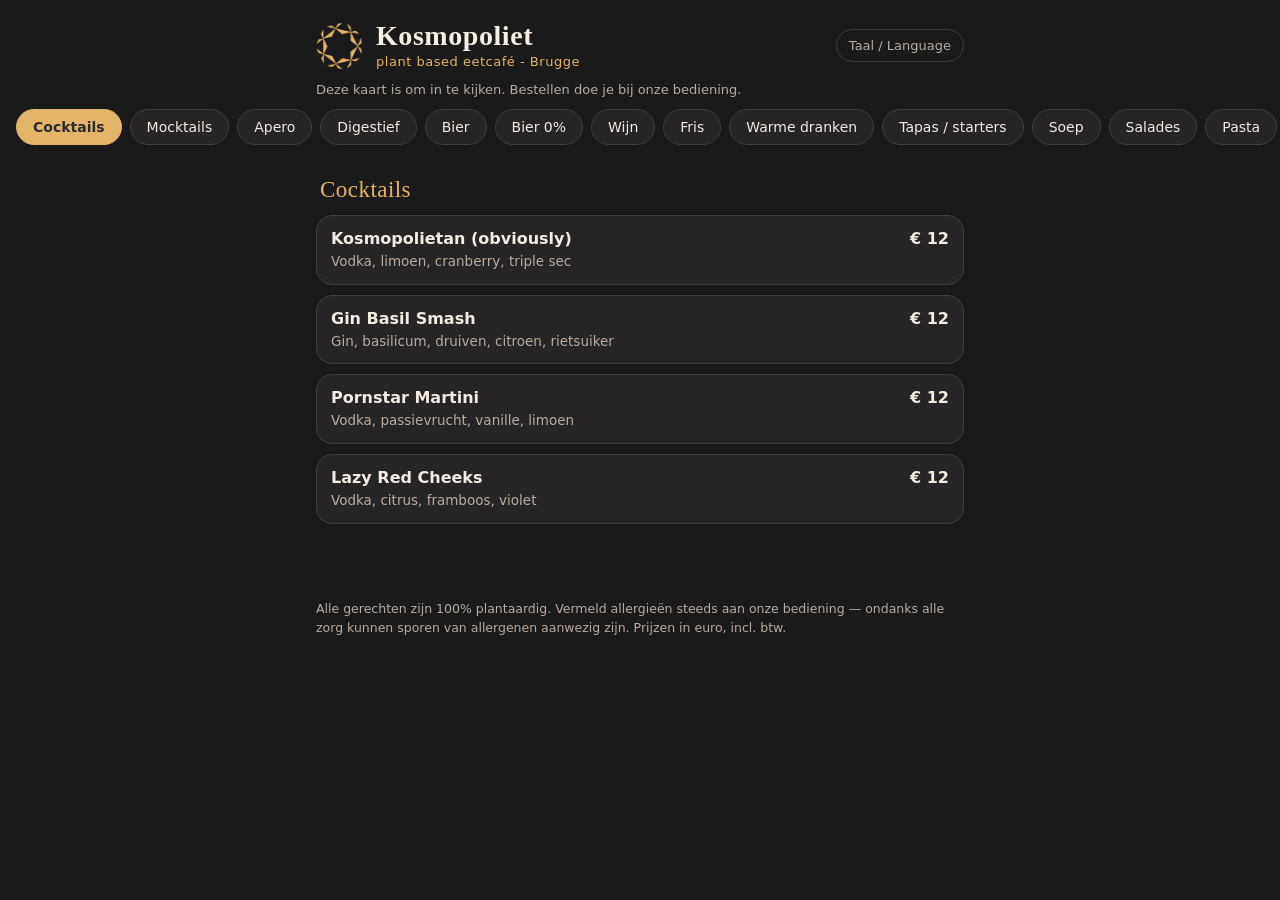
==== index.html @ c8732dbf "Menukaart" ====
<!DOCTYPE html>
<html lang="nl">
<head>
<meta charset="UTF-8">
<meta name="viewport" content="width=device-width, initial-scale=1, viewport-fit=cover">
<title>Kosmopoliet — Menukaart</title>
<meta name="theme-color" content="#1b1a1a">
<meta name="description" content="De menukaart van Kosmopoliet, plantaardig eetcafé in Brugge.">
<link rel="icon" href="logo.png">
<style>
:root{--gold:#E4B569;--bg:#1b1a1a;--surface:#262425;--surface2:#302d2e;--border:#413c3d;--text:#f4ece2;--dim:#b9aca0;--maxw:680px;
  --fd:"Archane",Georgia,"Times New Roman",serif;--fb:"Corbel","Segoe UI",system-ui,-apple-system,sans-serif}
*{box-sizing:border-box}
html,body{margin:0}
body{font-family:var(--fb);background:var(--bg);color:var(--text);-webkit-font-smoothing:antialiased;overflow-x:hidden}
header{max-width:var(--maxw);margin:0 auto;padding:22px 16px 6px;display:flex;align-items:center;gap:14px}
header img{width:46px;height:auto;flex:0 0 auto}
header h1{font-family:var(--fd);font-size:28px;margin:0;line-height:1;letter-spacing:.02em;color:#f7efe4}
header p{margin:4px 0 0;color:var(--gold);font-size:13px;letter-spacing:.04em}
header .lang{margin-left:auto;background:none;border:1px solid var(--border);color:var(--dim);border-radius:999px;padding:8px 12px;font:inherit;font-size:13px;cursor:pointer}
.note{max-width:var(--maxw);margin:6px auto 0;padding:0 16px;color:var(--dim);font-size:13px}
nav{position:sticky;top:0;z-index:5;display:flex;gap:8px;overflow-x:auto;padding:12px 16px;background:linear-gradient(var(--bg) 80%,rgba(27,26,26,0));scrollbar-width:none}
nav::-webkit-scrollbar{display:none}
nav button{white-space:nowrap;padding:9px 16px;border-radius:999px;border:1px solid var(--border);background:var(--surface);color:var(--text);font:inherit;font-size:14px;cursor:pointer}
nav button.on{background:var(--gold);color:#2C2A2B;border-color:var(--gold);font-weight:700}
main{max-width:var(--maxw);margin:0 auto;padding:6px 16px 60px}
h2{font-family:var(--fd);font-size:23px;margin:14px 4px 12px;color:var(--gold);letter-spacing:.02em;font-weight:400}
.item{display:block;width:100%;text-align:left;font:inherit;color:inherit;background:var(--surface);border:1px solid var(--border);border-radius:16px;padding:13px 14px;margin:0 0 10px;cursor:pointer}
.item .row{display:flex;gap:12px;align-items:baseline;justify-content:space-between}
.item h3{margin:0;font-size:16px;font-weight:700}
.item .p{white-space:nowrap;font-weight:700;color:var(--text)}
.item .p s{color:#9a8f80;font-weight:400;margin-right:6px}
.item .s{margin:4px 0 0;color:var(--dim);font-size:13.5px;line-height:1.4}
.item .more{display:none;margin-top:10px;padding-top:10px;border-top:1px dashed var(--border);font-size:14px;line-height:1.55}
.item.open .more{display:block}
.item .more .x{color:var(--dim);font-size:13px;margin-top:8px}
.al{display:flex;flex-wrap:wrap;gap:6px;margin-top:10px}
.al span{font-size:12.5px;padding:5px 10px;border-radius:999px;background:var(--surface2);border:1px solid var(--border)}
.al .ask{color:var(--dim)}
footer{max-width:var(--maxw);margin:0 auto;padding:6px 16px 40px;color:var(--dim);font-size:12.5px;line-height:1.5}
.err{max-width:var(--maxw);margin:30px auto;padding:0 16px;color:var(--dim)}
#google_translate_element{margin:10px 16px}
.goog-te-banner-frame{display:none!important}body{top:0!important}
</style>
</head>
<body>
<header>
  <img src="logo.png" alt="" width="46" height="46">
  <div><h1 id="nm">Kosmopoliet</h1><p id="bl">plant based eetcafé - Brugge</p></div>
  <button class="lang" id="lang" type="button" aria-label="Taal / Language">Taal / Language</button>
</header>
<div id="gt" hidden><div id="google_translate_element"></div></div>
<p class="note">Deze kaart is om in te kijken. Bestellen doe je bij onze bediening.</p>
<nav id="nav" aria-label="Categorieën"></nav>
<main id="main"><p class="err" id="load">Kaart wordt geladen…</p></main>
<footer id="ft"></footer>
<script>
(function () {
  'use strict';
  var state = { data: null, cat: null, stamp: '' };
  function $(s) { return document.querySelector(s); }
  function el(t, c, txt) { var e = document.createElement(t); if (c) e.className = c; if (txt != null) e.textContent = txt; return e; }
  function euro(n) { n = Number(n || 0); return '€ ' + (n % 1 === 0 ? String(n) : n.toFixed(2).replace('.', ',')); }

  function render() {
    var d = state.data; if (!d) return;
    $('#nm').textContent = d.name || 'Kosmopoliet';
    $('#bl').textContent = d.baseline || '';
    $('#ft').textContent = d.disclaimer || '';
    var cats = d.categories || [];
    if (!cats.some(function (c) { return c.id === state.cat; })) state.cat = cats.length ? cats[0].id : null;
    var nav = $('#nav'); nav.textContent = '';
    cats.forEach(function (c) {
      var b = el('button', c.id === state.cat ? 'on' : '', c.name); b.type = 'button';
      b.addEventListener('click', function () { state.cat = c.id; render(); window.scrollTo({ top: 0, behavior: 'smooth' }); });
      nav.appendChild(b);
    });
    var main = $('#main'); main.textContent = '';
    var cat = cats.filter(function (c) { return c.id === state.cat; })[0];
    if (!cat) { main.appendChild(el('p', 'err', 'Er staat nog geen kaart online.')); return; }
    main.appendChild(el('h2', '', cat.name));
    cat.items.forEach(function (it) {
      var card = el('button', 'item'); card.type = 'button';
      var row = el('div', 'row'); row.appendChild(el('h3', '', it.name));
      var p = el('span', 'p');
      if (it.promoPct > 0 && it.priceNow != null) { p.appendChild(el('s', '', euro(it.price))); p.appendChild(document.createTextNode(euro(it.priceNow))); }
      else if (it.price > 0) p.textContent = euro(it.price);
      row.appendChild(p); card.appendChild(row);
      if (it.short) card.appendChild(el('p', 's', it.short));
      var more = el('div', 'more');
      if (it.long) more.appendChild(el('div', '', it.long));
      if (it.extra) more.appendChild(el('div', 'x', it.extra));
      var al = el('div', 'al');
      if (it.allergens && it.allergens.length) it.allergens.forEach(function (a) { al.appendChild(el('span', '', a)); });
      else al.appendChild(el('span', 'ask', 'Allergenen: vraag het onze bediening'));
      more.appendChild(al); card.appendChild(more);
      card.addEventListener('click', function () { card.classList.toggle('open'); });
      main.appendChild(card);
    });
  }

  function load() {
    return fetch('menu.json?t=' + Date.now(), { cache: 'no-store' }).then(function (r) { if (!r.ok) throw new Error(r.status); return r.json(); })
      .then(function (j) { if (j.stamp !== state.stamp) { state.stamp = j.stamp; state.data = j; render(); } })
      .catch(function () { if (!state.data) { var m = $('#main'); m.textContent = ''; m.appendChild(el('p', 'err', 'De kaart is nu niet bereikbaar. Vraag gerust een kaart aan onze bediening.')); } });
  }
  load();
  setInterval(load, 180000);
  document.addEventListener('visibilitychange', function () { if (!document.hidden) load(); });

  var gtLoaded = false;
  window.googleTranslateElementInit = function () { try { new google.translate.TranslateElement({ pageLanguage: 'nl', autoDisplay: false }, 'google_translate_element'); } catch (e) {} };
  $('#lang').addEventListener('click', function () {
    $('#gt').hidden = !$('#gt').hidden;
    if (!gtLoaded) { gtLoaded = true; var s = document.createElement('script'); s.src = 'https://translate.google.com/translate_a/element.js?cb=googleTranslateElementInit'; document.head.appendChild(s); }
  });
})();
</script>
</body>
</html>
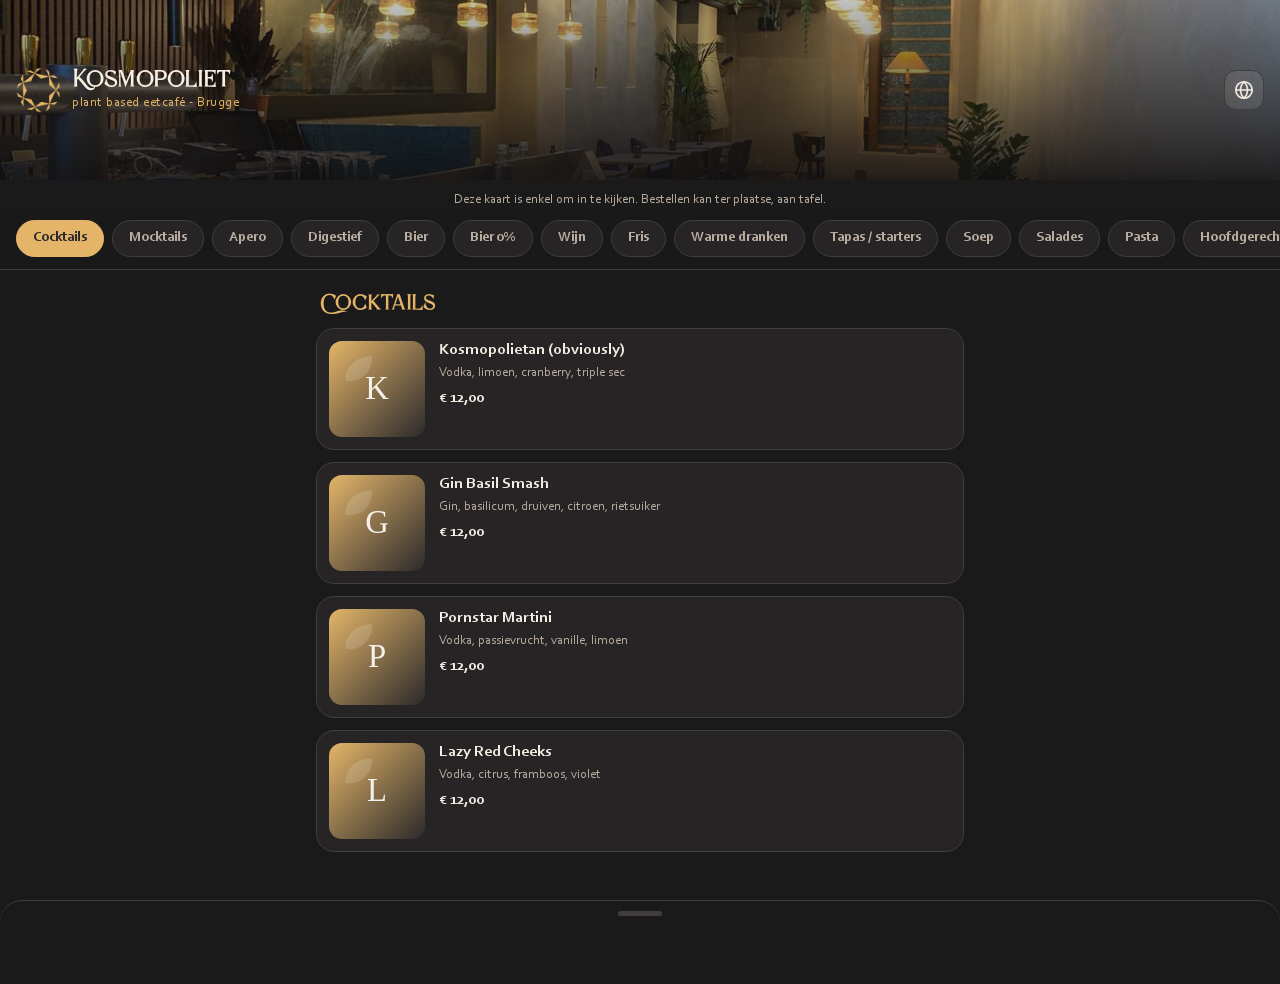
==== commit d189ca89: "Menukaart bijgewerkt" ====
--- a/index.html
+++ b/index.html
@@ -1,120 +1,65 @@
 <!DOCTYPE html>
 <html lang="nl">
 <head>
-<meta charset="UTF-8">
-<meta name="viewport" content="width=device-width, initial-scale=1, viewport-fit=cover">
-<title>Kosmopoliet — Menukaart</title>
-<meta name="theme-color" content="#1b1a1a">
-<meta name="description" content="De menukaart van Kosmopoliet, plantaardig eetcafé in Brugge.">
-<link rel="icon" href="logo.png">
-<style>
-:root{--gold:#E4B569;--bg:#1b1a1a;--surface:#262425;--surface2:#302d2e;--border:#413c3d;--text:#f4ece2;--dim:#b9aca0;--maxw:680px;
-  --fd:"Archane",Georgia,"Times New Roman",serif;--fb:"Corbel","Segoe UI",system-ui,-apple-system,sans-serif}
-*{box-sizing:border-box}
-html,body{margin:0}
-body{font-family:var(--fb);background:var(--bg);color:var(--text);-webkit-font-smoothing:antialiased;overflow-x:hidden}
-header{max-width:var(--maxw);margin:0 auto;padding:22px 16px 6px;display:flex;align-items:center;gap:14px}
-header img{width:46px;height:auto;flex:0 0 auto}
-header h1{font-family:var(--fd);font-size:28px;margin:0;line-height:1;letter-spacing:.02em;color:#f7efe4}
-header p{margin:4px 0 0;color:var(--gold);font-size:13px;letter-spacing:.04em}
-header .lang{margin-left:auto;background:none;border:1px solid var(--border);color:var(--dim);border-radius:999px;padding:8px 12px;font:inherit;font-size:13px;cursor:pointer}
-.note{max-width:var(--maxw);margin:6px auto 0;padding:0 16px;color:var(--dim);font-size:13px}
-nav{position:sticky;top:0;z-index:5;display:flex;gap:8px;overflow-x:auto;padding:12px 16px;background:linear-gradient(var(--bg) 80%,rgba(27,26,26,0));scrollbar-width:none}
-nav::-webkit-scrollbar{display:none}
-nav button{white-space:nowrap;padding:9px 16px;border-radius:999px;border:1px solid var(--border);background:var(--surface);color:var(--text);font:inherit;font-size:14px;cursor:pointer}
-nav button.on{background:var(--gold);color:#2C2A2B;border-color:var(--gold);font-weight:700}
-main{max-width:var(--maxw);margin:0 auto;padding:6px 16px 60px}
-h2{font-family:var(--fd);font-size:23px;margin:14px 4px 12px;color:var(--gold);letter-spacing:.02em;font-weight:400}
-.item{display:block;width:100%;text-align:left;font:inherit;color:inherit;background:var(--surface);border:1px solid var(--border);border-radius:16px;padding:13px 14px;margin:0 0 10px;cursor:pointer}
-.item .row{display:flex;gap:12px;align-items:baseline;justify-content:space-between}
-.item h3{margin:0;font-size:16px;font-weight:700}
-.item .p{white-space:nowrap;font-weight:700;color:var(--text)}
-.item .p s{color:#9a8f80;font-weight:400;margin-right:6px}
-.item .s{margin:4px 0 0;color:var(--dim);font-size:13.5px;line-height:1.4}
-.item .more{display:none;margin-top:10px;padding-top:10px;border-top:1px dashed var(--border);font-size:14px;line-height:1.55}
-.item.open .more{display:block}
-.item .more .x{color:var(--dim);font-size:13px;margin-top:8px}
-.al{display:flex;flex-wrap:wrap;gap:6px;margin-top:10px}
-.al span{font-size:12.5px;padding:5px 10px;border-radius:999px;background:var(--surface2);border:1px solid var(--border)}
-.al .ask{color:var(--dim)}
-footer{max-width:var(--maxw);margin:0 auto;padding:6px 16px 40px;color:var(--dim);font-size:12.5px;line-height:1.5}
-.err{max-width:var(--maxw);margin:30px auto;padding:0 16px;color:var(--dim)}
-#google_translate_element{margin:10px 16px}
-.goog-te-banner-frame{display:none!important}body{top:0!important}
-</style>
+  <meta charset="UTF-8">
+  <meta name="viewport" content="width=device-width, initial-scale=1, viewport-fit=cover, maximum-scale=5">
+  <title>Kosmopoliet — Menukaart</title>
+  <meta name="theme-color" content="#1b1a1a">
+  <meta name="apple-mobile-web-app-capable" content="yes">
+  <link rel="icon" type="image/png" href="icons/favicon-64.png">
+  <link rel="apple-touch-icon" href="icons/apple-touch-icon.png">
+  <link rel="stylesheet" href="menu/menu.css">
 </head>
 <body>
-<header>
-  <img src="logo.png" alt="" width="46" height="46">
-  <div><h1 id="nm">Kosmopoliet</h1><p id="bl">plant based eetcafé - Brugge</p></div>
-  <button class="lang" id="lang" type="button" aria-label="Taal / Language">Taal / Language</button>
-</header>
-<div id="gt" hidden><div id="google_translate_element"></div></div>
-<p class="note">Deze kaart is om in te kijken. Bestellen doe je bij onze bediening.</p>
-<nav id="nav" aria-label="Categorieën"></nav>
-<main id="main"><p class="err" id="load">Kaart wordt geladen…</p></main>
-<footer id="ft"></footer>
-<script>
-(function () {
-  'use strict';
-  var state = { data: null, cat: null, stamp: '' };
-  function $(s) { return document.querySelector(s); }
-  function el(t, c, txt) { var e = document.createElement(t); if (c) e.className = c; if (txt != null) e.textContent = txt; return e; }
-  function euro(n) { n = Number(n || 0); return '€ ' + (n % 1 === 0 ? String(n) : n.toFixed(2).replace('.', ',')); }
 
-  function render() {
-    var d = state.data; if (!d) return;
-    $('#nm').textContent = d.name || 'Kosmopoliet';
-    $('#bl').textContent = d.baseline || '';
-    $('#ft').textContent = d.disclaimer || '';
-    var cats = d.categories || [];
-    if (!cats.some(function (c) { return c.id === state.cat; })) state.cat = cats.length ? cats[0].id : null;
-    var nav = $('#nav'); nav.textContent = '';
-    cats.forEach(function (c) {
-      var b = el('button', c.id === state.cat ? 'on' : '', c.name); b.type = 'button';
-      b.addEventListener('click', function () { state.cat = c.id; render(); window.scrollTo({ top: 0, behavior: 'smooth' }); });
-      nav.appendChild(b);
-    });
-    var main = $('#main'); main.textContent = '';
-    var cat = cats.filter(function (c) { return c.id === state.cat; })[0];
-    if (!cat) { main.appendChild(el('p', 'err', 'Er staat nog geen kaart online.')); return; }
-    main.appendChild(el('h2', '', cat.name));
-    cat.items.forEach(function (it) {
-      var card = el('button', 'item'); card.type = 'button';
-      var row = el('div', 'row'); row.appendChild(el('h3', '', it.name));
-      var p = el('span', 'p');
-      if (it.promoPct > 0 && it.priceNow != null) { p.appendChild(el('s', '', euro(it.price))); p.appendChild(document.createTextNode(euro(it.priceNow))); }
-      else if (it.price > 0) p.textContent = euro(it.price);
-      row.appendChild(p); card.appendChild(row);
-      if (it.short) card.appendChild(el('p', 's', it.short));
-      var more = el('div', 'more');
-      if (it.long) more.appendChild(el('div', '', it.long));
-      if (it.extra) more.appendChild(el('div', 'x', it.extra));
-      var al = el('div', 'al');
-      if (it.allergens && it.allergens.length) it.allergens.forEach(function (a) { al.appendChild(el('span', '', a)); });
-      else al.appendChild(el('span', 'ask', 'Allergenen: vraag het onze bediening'));
-      more.appendChild(al); card.appendChild(more);
-      card.addEventListener('click', function () { card.classList.toggle('open'); });
-      main.appendChild(card);
-    });
-  }
+  <!-- Enkel de kaart, altijd zichtbaar — geen tafelnummer, geen mandje, geen bestelknop.
+       Voor online bezoekers van de website: bestellen kan enkel ter plaatse, via het
+       echte klantmenu (menu.html) met een geactiveerde tafel. -->
+  <section id="menu" class="show wm-readonly">
+    <div class="m-hero">
+      <div id="m-bg" class="m-bg"></div>
+      <div class="m-head">
+        <img id="m-logo" class="m-logo" src="assets/img/mark-gold.png" alt="logo">
+        <div class="m-title">
+          <h1 id="m-name">Kosmopoliet</h1>
+          <p id="m-baseline">plant based eetcafé - Brugge</p>
+        </div>
+        <div class="m-actions">
+          <button id="m-lang" class="lang-trigger" data-langfloat="1" aria-label="Taal / Language"><svg viewBox="0 0 24 24" fill="none" stroke="currentColor" stroke-width="1.8" stroke-linecap="round" stroke-linejoin="round"><circle cx="12" cy="12" r="9"/><path d="M3 12h18M12 3c2.5 2.5 3.8 5.7 3.8 9S14.5 18.5 12 21C9.5 18.5 8.2 15.3 8.2 12S9.5 5.5 12 3z"/></svg></button>
+        </div>
+      </div>
+    </div>
 
-  function load() {
-    return fetch('menu.json?t=' + Date.now(), { cache: 'no-store' }).then(function (r) { if (!r.ok) throw new Error(r.status); return r.json(); })
-      .then(function (j) { if (j.stamp !== state.stamp) { state.stamp = j.stamp; state.data = j; render(); } })
-      .catch(function () { if (!state.data) { var m = $('#main'); m.textContent = ''; m.appendChild(el('p', 'err', 'De kaart is nu niet bereikbaar. Vraag gerust een kaart aan onze bediening.')); } });
-  }
-  load();
-  setInterval(load, 180000);
-  document.addEventListener('visibilitychange', function () { if (!document.hidden) load(); });
+    <p class="wm-note">Deze kaart is enkel om in te kijken. Bestellen kan ter plaatse, aan tafel.</p>
 
-  var gtLoaded = false;
-  window.googleTranslateElementInit = function () { try { new google.translate.TranslateElement({ pageLanguage: 'nl', autoDisplay: false }, 'google_translate_element'); } catch (e) {} };
-  $('#lang').addEventListener('click', function () {
-    $('#gt').hidden = !$('#gt').hidden;
-    if (!gtLoaded) { gtLoaded = true; var s = document.createElement('script'); s.src = 'https://translate.google.com/translate_a/element.js?cb=googleTranslateElementInit'; document.head.appendChild(s); }
-  });
-})();
-</script>
+    <div id="cat-bar" class="cat-bar"></div>
+    <div id="items" class="items"></div>
+  </section>
+
+  <!-- sheets -->
+  <div id="backdrop" class="sheet-backdrop"></div>
+
+  <div id="detail-sheet" class="sheet" role="dialog" aria-modal="true">
+    <div class="grip"></div>
+    <div class="sheet-inner">
+      <div id="detail-body"></div>
+      <div id="detail-foot" class="detail-foot"></div>
+    </div>
+  </div>
+
+  <div id="toast" role="status" aria-live="polite"></div>
+
+  <div id="lang-float" class="lang-float">
+    <div class="lf-box">
+      <div class="lf-head"><span>Taal / Language</span><button class="lf-close" id="lf-close" aria-label="Sluiten">&#10005;</button></div>
+      <div class="lang-switch six"><button data-lang="nl" title="Nederlands"><svg viewBox="0 0 9 6" class="flag"><rect width="9" height="6" fill="#21468B"/><rect width="9" height="4" fill="#fff"/><rect width="9" height="2" fill="#AE1C28"/></svg></button><button data-lang="fr" title="Français"><svg viewBox="0 0 3 2" class="flag"><rect width="3" height="2" fill="#fff"/><rect width="1" height="2" fill="#0055A4"/><rect width="1" height="2" x="2" fill="#EF4135"/></svg></button><button data-lang="de" title="Deutsch"><svg viewBox="0 0 5 3" class="flag"><rect width="5" height="3" fill="#FFCE00"/><rect width="5" height="2" fill="#DD0000"/><rect width="5" height="1" fill="#000"/></svg></button><button data-lang="en" title="English"><svg viewBox="0 0 60 40" class="flag"><rect width="60" height="40" fill="#012169"/><path d="M0,0 L60,40 M60,0 L0,40" stroke="#fff" stroke-width="8"/><path d="M0,0 L60,40" stroke="#C8102E" stroke-width="4"/><path d="M60,0 L0,40" stroke="#C8102E" stroke-width="4"/><rect x="25" width="10" height="40" fill="#fff"/><rect y="15" width="60" height="10" fill="#fff"/><rect x="27" width="6" height="40" fill="#C8102E"/><rect y="17" width="60" height="6" fill="#C8102E"/></svg></button><button data-lang="es" title="Español"><svg viewBox="0 0 6 4" class="flag"><rect width="6" height="4" fill="#AA151B"/><rect width="6" height="2" y="1" fill="#F1BF00"/></svg></button><button data-lang="pt" title="Português"><svg viewBox="0 0 10 7" class="flag"><rect width="10" height="7" fill="#DA291C"/><rect width="4" height="7" fill="#046A38"/><circle cx="4" cy="3.5" r="1.1" fill="#FFE900" stroke="#DA291C" stroke-width="0.3"/></svg></button><button data-lang="ne" title="नेपाली"><svg viewBox="0 0 30 20" class="flag"><polygon points="4,2 24,7 10,10 22,16 4,18" fill="#DC143C" stroke="#003893" stroke-width="1.6" stroke-linejoin="round"/><g fill="#fff"><path d="M8.6 4.4a2.3 2.3 0 1 0 0 3.9 1.8 1.8 0 1 1 0-3.9z"/><circle cx="8.4" cy="12.7" r="1.8"/></g></svg></button></div>
+      <div class="lf-gt"><p class="lf-hint">Google Translate &mdash; meer talen (internet):</p><div id="google_translate_element"></div></div>
+    </div>
+  </div>
+
+  <script src="js/data.js"></script>
+  <script src="menu/gast-sync.js"></script>
+  <script src="menu/website-menu.js"></script>
+  <script src="js/i18n.js"></script>
 </body>
 </html>
--- a/menu/menu.css
+++ b/menu/menu.css
@@ -0,0 +1,266 @@
+/* ============================================================
+   Kosmopoliet — customer ordering app (menu.html)
+   Mobile-first. Shares brand identity with the OS.
+   ============================================================ */
+@font-face { font-family:"Archane"; src:url("../assets/fonts/Archane-Regular.otf") format("opentype"); font-weight:400; font-display:swap; }
+@font-face { font-family:"Corbel"; src:url("../assets/fonts/Corbel.ttf") format("truetype"); font-weight:400; font-display:swap; }
+@font-face { font-family:"Corbel"; src:url("../assets/fonts/Corbel-Bold.ttf") format("truetype"); font-weight:700; font-display:swap; }
+@font-face { font-family:"Corbel"; src:url("../assets/fonts/Corbel-Light.ttf") format("truetype"); font-weight:300; font-display:swap; }
+
+:root{
+  --gold:#E4B569; --mauve:#714D4E; --char:#2C2A2B; --grey:#474040; --sky:#ADD8E6;
+  --bg:#1b1a1a; --surface:#262425; --surface-2:#302d2e; --border:#413c3d;
+  --text:#f4ece2; --dim:#b9aca0;
+  --radius:18px; --ease:cubic-bezier(.2,.7,.2,1);
+  --fd:"Archane",Georgia,serif; --fb:"Corbel","Segoe UI",system-ui,sans-serif;
+  --maxw:680px;
+}
+*{box-sizing:border-box;}
+html,body{margin:0;height:100%;}
+body{
+  font-family:var(--fb); background:var(--bg); color:var(--text);
+  -webkit-font-smoothing:antialiased; overflow-x:hidden;
+}
+img{display:block;max-width:100%;}
+button{font-family:var(--fb);cursor:pointer;}
+
+/* hide Google Translate top bar / banner clutter */
+.goog-te-banner-frame,.skiptranslate{display:none !important;}
+body{top:0 !important;}
+#goog-gt-tt,.goog-te-balloon-frame{display:none !important;}
+.goog-text-highlight{background:none !important;box-shadow:none !important;}
+
+/* ============ WELCOME ============ */
+#welcome{ position:relative; min-height:100dvh; display:flex; flex-direction:column;
+  align-items:center; justify-content:center; padding:32px 20px; text-align:center; }
+#welcome .bg{ position:absolute; inset:0; background-size:cover; background-position:center 45%; }
+#welcome .bg::after{ content:""; position:absolute; inset:0;
+  background:linear-gradient(180deg, rgba(18,16,17,.55), rgba(18,16,17,.82) 65%, rgba(18,16,17,.94)); }
+#welcome .w-inner{ position:relative; z-index:2; width:100%; max-width:420px; }
+#welcome .logo{ width:78px; margin:0 auto 14px; }
+#welcome .name{ font-family:var(--fd); font-size:clamp(34px,10vw,52px); letter-spacing:.02em; margin:0; color:#f7efe4; text-shadow:0 2px 16px rgba(0,0,0,.5); }
+#welcome .baseline{ color:var(--gold); margin:8px 0 0; font-size:16px; letter-spacing:.06em; }
+
+.translate-btn{
+  display:inline-flex; align-items:center; gap:9px; margin:22px auto 0;
+  padding:11px 20px; border-radius:999px; border:1px solid rgba(255,255,255,.28);
+  background:rgba(255,255,255,.10); color:#fff; font-size:14.5px; font-weight:700; backdrop-filter:blur(6px);
+  transition:.2s var(--ease);
+}
+.translate-btn:hover{ border-color:var(--gold); color:var(--gold); }
+.translate-btn svg{ width:19px; height:19px; }
+
+.gt-shell{ max-width:420px; margin:14px auto 0; display:none; }
+.gt-shell.show{ display:block; }
+#google_translate_element{ background:var(--surface); border:1px solid var(--border); border-radius:12px; padding:10px 12px; }
+.gt-hint{ font-size:11.5px; color:var(--dim); margin:6px 2px 0; }
+
+.table-form{ margin-top:26px; background:rgba(30,28,29,.72); border:1px solid var(--border);
+  border-radius:var(--radius); padding:20px 18px; backdrop-filter:blur(8px); }
+.table-form label{ display:block; font-size:13px; color:var(--dim); text-align:left; margin-bottom:8px; letter-spacing:.03em; }
+.table-form .req{ color:var(--gold); }
+.table-input-row{ display:flex; gap:10px; }
+.table-form input{
+  flex:1; font-family:var(--fb); font-size:20px; font-weight:700; text-align:center;
+  padding:14px; border-radius:12px; border:1px solid var(--border);
+  background:var(--surface); color:var(--text); letter-spacing:.05em;
+}
+.table-form input:focus{ outline:2px solid var(--gold); outline-offset:1px; border-color:var(--gold); }
+.btn-primary{
+  border:0; border-radius:12px; padding:0 22px; font-size:16px; font-weight:700;
+  background:var(--gold); color:var(--char); white-space:nowrap; transition:.15s var(--ease);
+}
+.btn-primary:hover{ filter:brightness(1.05); }
+.btn-primary:disabled{ opacity:.45; cursor:not-allowed; }
+.btn-primary svg{ width:20px; height:20px; flex:0 0 auto; }
+.table-form .err{ color:#e79; font-size:12.5px; margin:8px 0 0; min-height:1em; text-align:left; }
+.disclaimer{ position:relative; z-index:2; max-width:420px; margin:18px auto 0; color:var(--dim);
+  font-size:12px; line-height:1.55; letter-spacing:.01em; }
+
+/* ============ MENU ============ */
+#menu{ display:none; flex-direction:column; min-height:100dvh; }
+#menu.show{ display:flex; }
+
+.m-hero{ position:relative; }
+.m-hero .m-bg{ height:150px; background-size:cover; background-position:center 45%; }
+.m-hero .m-bg::after{ content:""; position:absolute; inset:0; background:linear-gradient(180deg, rgba(18,16,17,.25), rgba(18,16,17,.9)); }
+.m-hero .m-head{ position:absolute; inset:0; z-index:2; display:flex; align-items:center; gap:12px; padding:14px 16px; }
+.m-hero .m-logo{ width:44px; flex:0 0 auto; }
+.m-hero .m-title{ min-width:0; }
+.m-hero .m-title h1{ font-family:var(--fd); font-size:24px; margin:0; line-height:1; color:#f7efe4; letter-spacing:.02em; }
+.m-hero .m-title p{ margin:3px 0 0; color:var(--gold); font-size:12.5px; letter-spacing:.04em; white-space:nowrap; overflow:hidden; text-overflow:ellipsis; }
+.m-hero .m-actions{ margin-left:auto; display:flex; align-items:center; gap:8px; }
+.icon-round{ display:grid; place-items:center; width:40px; height:40px; border-radius:50%;
+  background:rgba(0,0,0,.45); border:1px solid rgba(255,255,255,.2); color:#fff; }
+.icon-round:hover{ border-color:var(--gold); color:var(--gold); }
+.icon-round svg{ width:19px; height:19px; }
+.table-badge{ display:inline-flex; align-items:center; gap:6px; height:40px; padding:0 14px; border-radius:999px;
+  background:rgba(0,0,0,.45); border:1px solid rgba(255,255,255,.2); color:#fff; font-size:13px; font-weight:700; }
+.table-badge b{ color:var(--gold); }
+
+/* website-menu: enkel-inkijken kaart */
+.wm-note{ max-width:var(--maxw); margin:12px auto 0; padding:0 16px; color:var(--dim); font-size:13px; text-align:center; }
+.wm-item{ cursor:default; }
+
+/* categories */
+.cat-bar{ position:sticky; top:0; z-index:20; display:flex; gap:8px; overflow-x:auto; padding:12px 16px;
+  background:color-mix(in srgb, var(--bg) 92%, transparent); backdrop-filter:blur(10px);
+  border-bottom:1px solid var(--border); scrollbar-width:none; }
+.cat-bar::-webkit-scrollbar{ display:none; }
+.cat-chip{ white-space:nowrap; padding:9px 16px; border-radius:999px; border:1px solid var(--border);
+  background:var(--surface); color:var(--dim); font-size:14px; font-weight:700; transition:.15s var(--ease); }
+.cat-chip.active{ background:var(--gold); color:var(--char); border-color:var(--gold); }
+
+/* items */
+.items{ max-width:var(--maxw); width:100%; margin:0 auto; padding:16px 16px 120px; }
+.cat-title{ font-family:var(--fd); font-size:22px; margin:18px 4px 12px; color:var(--gold); letter-spacing:.02em; }
+.cat-title:first-child{ margin-top:6px; }
+.item{ display:flex; gap:14px; padding:12px; border-radius:var(--radius); background:var(--surface);
+  border:1px solid var(--border); margin-bottom:12px; transition:.15s var(--ease); }
+.item:active{ transform:scale(.995); }
+.item .thumb{ width:84px; height:84px; flex:0 0 auto; border-radius:13px; object-fit:cover; background:var(--surface-2); cursor:pointer; }
+.item .info{ flex:1; min-width:0; cursor:pointer; }
+.item .info h3{ margin:0; font-size:16px; font-weight:700; }
+.item .info p{ margin:4px 0 0; color:var(--dim); font-size:13px; line-height:1.4;
+  display:-webkit-box; -webkit-line-clamp:2; -webkit-box-orient:vertical; overflow:hidden; }
+.item .foot{ display:flex; align-items:center; justify-content:space-between; margin-top:8px; }
+.item .price{ font-weight:700; font-size:15px; color:var(--text); }
+.add-btn{ display:inline-flex; align-items:center; gap:6px; border:1px solid var(--gold); background:transparent;
+  color:var(--gold); font-weight:700; font-size:13.5px; padding:7px 13px; border-radius:999px; }
+.add-btn:hover{ background:var(--gold); color:var(--char); }
+.add-btn svg{ width:15px; height:15px; }
+.in-basket{ background:var(--gold); color:var(--char); }
+
+/* ============ FLOATING BASKET ============ */
+.basket-fab{ position:fixed; left:50%; bottom:20px; transform:translateX(-50%); z-index:40;
+  display:inline-flex; align-items:center; gap:10px; padding:14px 22px; border-radius:999px;
+  background:var(--gold); color:var(--char); border:0; font-weight:700; font-size:15px;
+  box-shadow:0 12px 30px rgba(0,0,0,.4); transition:.2s var(--ease); }
+.basket-fab:hover{ filter:brightness(1.05); }
+.basket-fab[hidden]{ display:none; }
+.basket-fab svg{ width:20px; height:20px; }
+.basket-fab .count{ background:var(--char); color:var(--gold); border-radius:999px; min-width:22px; height:22px;
+  display:grid; place-items:center; font-size:12.5px; padding:0 6px; }
+
+/* ============ SHEETS / MODALS ============ */
+.sheet-backdrop{ position:fixed; inset:0; z-index:60; background:rgba(0,0,0,.55);
+  opacity:0; pointer-events:none; transition:.25s var(--ease); }
+.sheet-backdrop.show{ opacity:1; pointer-events:auto; }
+.sheet{ position:fixed; left:0; right:0; bottom:0; z-index:61; max-height:92dvh; overflow-y:auto;
+  background:var(--bg); border-top-left-radius:22px; border-top-right-radius:22px; border-top:1px solid var(--border);
+  transform:translateY(100%); transition:.3s var(--ease); }
+.sheet.show{ transform:translateY(0); }
+.sheet .grip{ width:44px; height:5px; border-radius:5px; background:var(--border); margin:10px auto 4px; }
+.sheet-inner{ max-width:var(--maxw); margin:0 auto; padding:8px 18px 28px; }
+
+/* item detail */
+.detail-img{ width:100%; height:auto; aspect-ratio:16/10; object-fit:cover; border-radius:16px; background:var(--surface-2); }
+.detail-name{ font-family:var(--fd); font-size:26px; margin:16px 0 6px; letter-spacing:.02em; }
+.detail-long{ color:var(--text); font-size:15px; line-height:1.6; margin:0 0 14px; }
+.detail-extra{ color:var(--dim); font-size:13.5px; line-height:1.55; background:var(--surface); border:1px solid var(--border);
+  border-radius:12px; padding:12px 14px; margin:0 0 14px; }
+.block-title{ font-size:12px; letter-spacing:.12em; text-transform:uppercase; color:var(--dim); margin:0 0 8px; }
+.allergens{ display:flex; flex-wrap:wrap; gap:8px; margin:0 0 18px; }
+.allergen{ font-size:12.5px; padding:6px 11px; border-radius:999px; background:var(--surface-2);
+  border:1px solid var(--border); color:var(--text); }
+.allergen.none{ color:var(--dim); }
+.detail-foot{ position:sticky; bottom:0; display:flex; align-items:center; gap:14px; padding:14px 0 2px;
+  background:linear-gradient(180deg, transparent, var(--bg) 30%); }
+.detail-price{ font-size:20px; font-weight:700; }
+.qty{ display:inline-flex; align-items:center; gap:0; border:1px solid var(--border); border-radius:999px; overflow:hidden; }
+.qty button{ width:40px; height:42px; border:0; background:var(--surface); color:var(--text); font-size:20px; }
+.qty button:hover{ background:var(--surface-2); color:var(--gold); }
+.qty .n{ min-width:34px; text-align:center; font-weight:700; font-size:16px; }
+.detail-foot .btn-primary{ flex:1; height:48px; display:inline-flex; align-items:center; justify-content:center; gap:8px; }
+
+/* basket sheet */
+.basket-head{ display:flex; align-items:baseline; justify-content:space-between; margin:6px 0 4px; }
+.basket-head h2{ font-family:var(--fd); font-size:26px; margin:0; letter-spacing:.02em; }
+.basket-head .t{ color:var(--dim); font-size:13.5px; }
+.sync-note{ display:flex; align-items:center; gap:8px; color:var(--dim); font-size:12.5px; margin:0 0 14px; }
+.sync-note .dot{ width:8px; height:8px; border-radius:50%; background:#57c07f; }
+.basket-line{ display:flex; align-items:center; gap:12px; padding:12px 0; border-bottom:1px solid var(--border); }
+.basket-line img{ width:52px; height:52px; border-radius:11px; object-fit:cover; flex:0 0 auto; }
+.basket-line .bl-name{ flex:1; min-width:0; }
+.basket-line .bl-name h4{ margin:0; font-size:15px; font-weight:700; }
+.basket-line .bl-name small{ color:var(--dim); font-size:12px; }
+.basket-empty{ text-align:center; color:var(--dim); padding:40px 10px; }
+.basket-actions{ position:sticky; bottom:0; padding:16px 0 4px; background:linear-gradient(180deg, transparent, var(--bg) 30%); display:flex; gap:12px; }
+.btn-ghost{ border:1px solid var(--border); background:transparent; color:var(--dim); border-radius:12px; padding:0 18px; height:50px; font-weight:700; }
+.btn-ghost:hover{ border-color:#e79; color:#e79; }
+.basket-actions .btn-primary{ flex:1; height:50px; display:inline-flex; align-items:center; justify-content:center; gap:8px; font-size:16px; }
+
+/* toast */
+#toast{ position:fixed; left:50%; bottom:90px; transform:translate(-50%,20px); z-index:80;
+  background:var(--char); color:#f4ece2; border:1px solid var(--gold); padding:11px 18px; border-radius:999px;
+  font-size:13.5px; opacity:0; pointer-events:none; transition:.25s var(--ease); box-shadow:0 10px 24px rgba(0,0,0,.4); }
+#toast.show{ opacity:1; transform:translate(-50%,0); }
+
+@media (min-width:560px){
+  .m-hero .m-bg{ height:180px; }
+  .item .thumb{ width:96px; height:96px; }
+}
+/* drink suggestions in item detail */
+.suggs{ display:flex; flex-direction:column; gap:10px; margin:0 0 18px; }
+.sugg{ display:flex; align-items:center; gap:12px; width:100%; text-align:left; padding:10px; border-radius:12px; background:var(--surface); border:1px solid var(--border); color:var(--text); }
+.sugg:hover{ border-color:var(--gold); }
+.sugg img{ width:48px; height:48px; border-radius:10px; object-fit:cover; flex:0 0 auto; }
+.sugg-main{ flex:1; min-width:0; display:flex; flex-direction:column; }
+.sugg-main b{ font-size:14.5px; }
+.sugg-main small{ color:var(--dim); font-size:12.5px; }
+.sugg-add{ display:grid; place-items:center; width:34px; height:34px; border-radius:50%; background:color-mix(in srgb, var(--gold) 18%, transparent); color:var(--gold); flex:0 0 auto; }
+.sugg-add svg{ width:16px; height:16px; }
+
+/* per-dish customer note in the shared basket (max 20 chars) */
+.basket-line{ align-items:flex-start; }
+.basket-line .bl-name small{ display:block; margin-bottom:6px; }
+.basket-line .bl-note{ width:100%; font-family:inherit; font-size:12.5px; color:var(--text,#f4ece2); background:rgba(255,255,255,.05); border:1px solid var(--border); border-radius:8px; padding:7px 9px; }
+.basket-line .bl-note::placeholder{ color:var(--dim); opacity:.8; }
+.basket-line .bl-note:focus{ outline:2px solid var(--gold,#E4B569); outline-offset:1px; border-color:var(--gold,#E4B569); }
+
+/* taalschakelaar met vlaggen (klantmenu) */
+.lang-switch{ display:inline-flex; gap:6px; background:rgba(255,255,255,.08); border:1px solid var(--border); border-radius:999px; padding:5px; }
+.lang-switch.welcome{ margin:8px auto 4px; }
+.lang-switch button{ border:0; background:transparent; padding:3px; border-radius:6px; cursor:pointer; display:inline-grid; place-items:center; }
+.lang-switch .flag{ width:30px; height:20px; border-radius:3px; display:block; box-shadow:0 0 0 1px rgba(255,255,255,.3); }
+.lang-switch.small .flag{ width:24px; height:16px; }
+.lang-switch button.on .flag{ box-shadow:0 0 0 2px var(--gold); }
+.gt-hidden{ display:none !important; }
+.goog-te-banner-frame, .goog-te-gadget-icon, .goog-tooltip, .goog-te-balloon-frame{ display:none !important; }
+body{ top:0 !important; }
+
+/* ===== v0.27: 6 talen (vlaggen) + Google Translate + gestapelde tafelkeuze ===== */
+.lang-block{ margin:16px auto 4px; text-align:center; }
+.lang-lbl{ display:block; font-size:11px; letter-spacing:.12em; text-transform:uppercase; color:var(--dim); margin-bottom:8px; }
+.lang-switch.six{ display:inline-flex; flex-wrap:wrap; justify-content:center; gap:8px; background:rgba(255,255,255,.08); border:1px solid var(--border); border-radius:14px; padding:8px 10px; }
+.lang-switch.six .flag{ width:34px; height:23px; }
+.gt-btn{ display:inline-flex; align-items:center; gap:8px; margin-top:12px; border:1px solid var(--border); background:var(--surface-2); color:var(--text); font-family:var(--fb); font-size:13.5px; font-weight:700; padding:9px 16px; border-radius:999px; cursor:pointer; }
+.gt-btn svg{ width:18px; height:18px; }
+.gt-btn:hover{ border-color:var(--gold); color:var(--gold); }
+.lang-trigger{ display:inline-grid; place-items:center; width:40px; height:40px; border-radius:12px; background:rgba(255,255,255,.1); border:1px solid var(--border); color:var(--text); cursor:pointer; }
+.lang-trigger svg{ width:22px; height:22px; }
+.lang-trigger:hover{ border-color:var(--gold); color:var(--gold); }
+/* gestapelde tafelkeuze: knop onder het veld */
+.table-input{ width:100%; }
+.btn-primary.full{ width:100%; margin-top:10px; }
+.pin-row{ margin-top:12px; }
+/* taalpaneel (float) */
+.lang-float{ position:fixed; inset:0; z-index:120; display:none; align-items:center; justify-content:center; padding:18px; background:rgba(0,0,0,.6); }
+.lang-float.show{ display:flex; }
+.lf-box{ width:100%; max-width:360px; background:var(--surface); border:1px solid var(--border); border-radius:20px; padding:18px; box-shadow:0 20px 50px rgba(0,0,0,.5); text-align:center; }
+.lf-head{ display:flex; align-items:center; justify-content:space-between; margin-bottom:14px; }
+.lf-head span{ font-size:16px; font-weight:700; color:var(--gold); letter-spacing:.04em; }
+.lf-close{ border:0; background:transparent; color:var(--dim); font-size:18px; cursor:pointer; line-height:1; }
+.lf-gt{ margin-top:14px; border-top:1px solid var(--border); padding-top:12px; }
+.lf-hint{ font-size:12px; color:var(--dim); margin:0 0 8px; }
+
+/* v0.32: bestelgeschiedenis (tik tafelnummer) */
+button.table-badge{ cursor:pointer; font-family:inherit; }
+.hist-total{ display:flex; align-items:center; justify-content:space-between; margin-top:14px; padding-top:12px; border-top:2px solid var(--border); font-size:16px; }
+.hist-total b{ color:var(--gold); font-size:19px; }
+
+/* Promotieprijs (korting) in het klantmenu */
+.price.promo, .detail-price.promo { display: inline-flex; align-items: baseline; gap: 6px; flex-wrap: wrap; }
+.price.promo s, .detail-price.promo s { color: #9a8f80; font-weight: 400; }
+.promo-badge { background: #d64b4b; color: #fff; font-size: 11px; font-weight: 700; padding: 1px 6px; border-radius: 6px; letter-spacing: .02em; }
+.suggs .sugg small s { color: #9a8f80; }
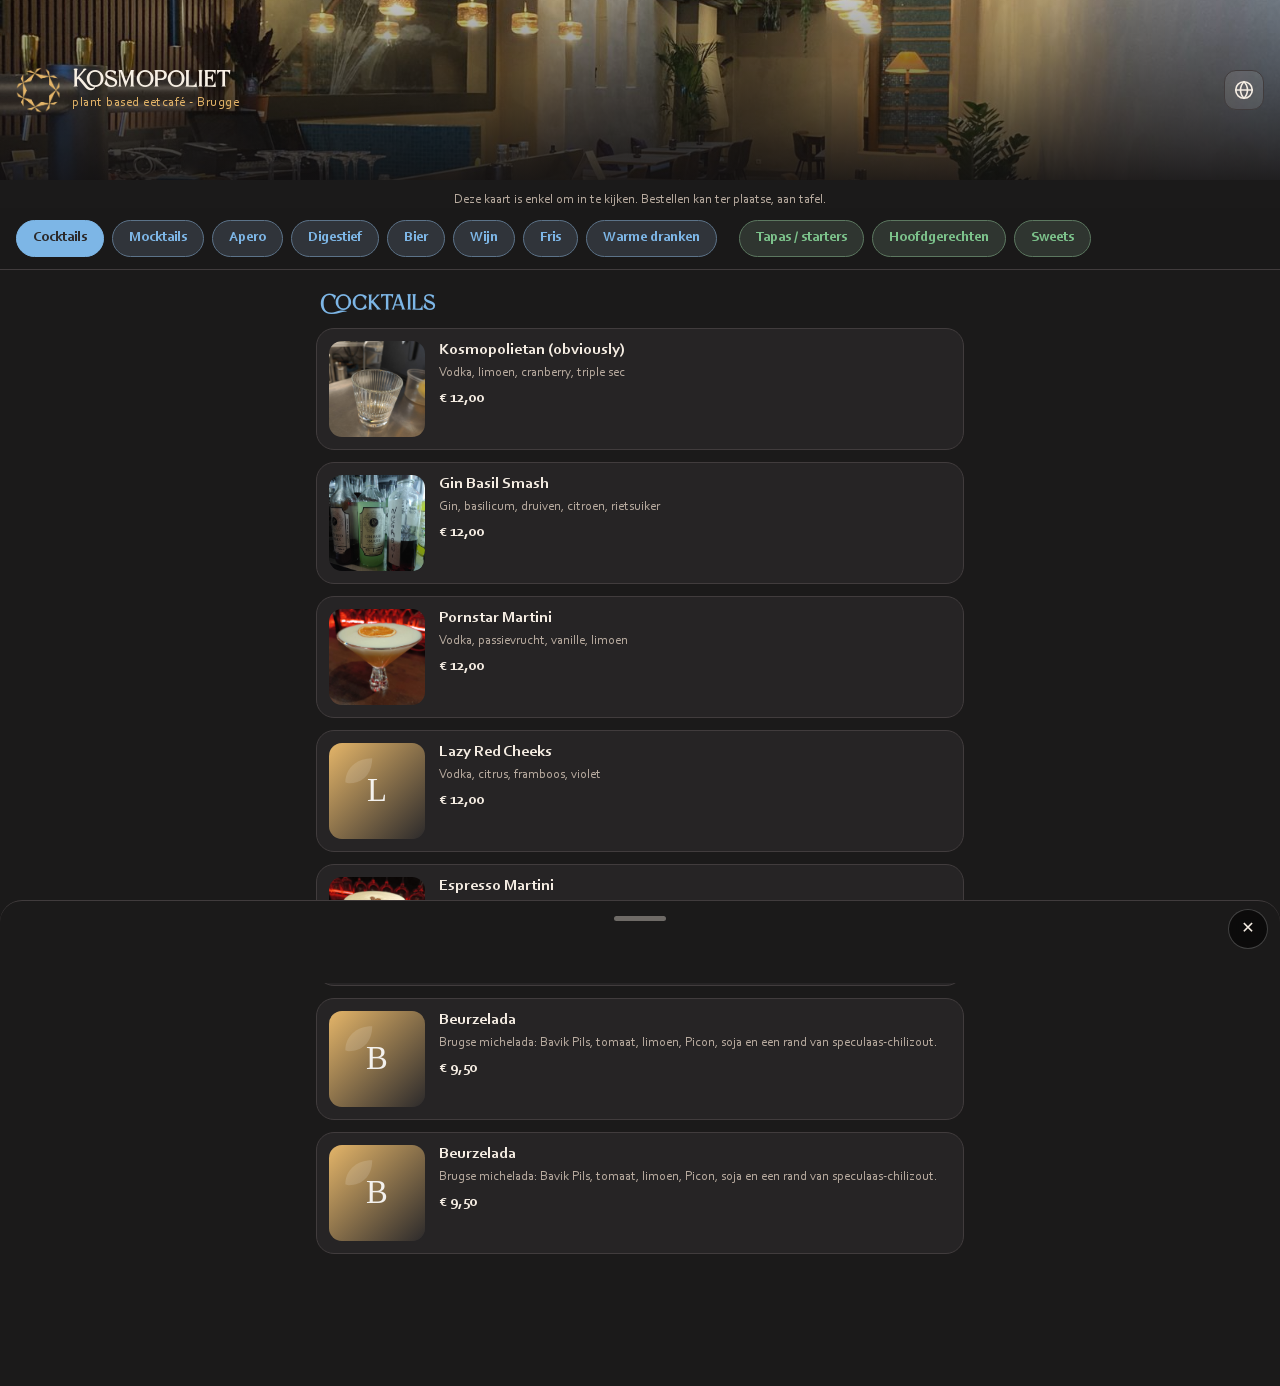
==== commit 1f951291: "Menukaart bijgewerkt 2026-11-02T00:02" ====
--- a/index.html
+++ b/index.html
@@ -40,6 +40,7 @@
   <div id="backdrop" class="sheet-backdrop"></div>
 
   <div id="detail-sheet" class="sheet" role="dialog" aria-modal="true">
+    <button class="sheet-x" data-close aria-label="Sluiten">&#10005;</button>
     <div class="grip"></div>
     <div class="sheet-inner">
       <div id="detail-body"></div>
@@ -59,6 +60,7 @@
 
   <script src="js/data.js"></script>
   <script src="menu/gast-sync.js"></script>
+  <script src="menu/menu-ui.js"></script>
   <script src="menu/website-menu.js"></script>
   <script src="js/i18n.js"></script>
 </body>
--- a/menu/menu.css
+++ b/menu/menu.css
@@ -14,6 +14,7 @@
   --radius:18px; --ease:cubic-bezier(.2,.7,.2,1);
   --fd:"Archane",Georgia,serif; --fb:"Corbel","Segoe UI",system-ui,sans-serif;
   --maxw:680px;
+  --c-special:#E4B569; --c-food:#7CC28B; --c-drink:#7DB6E6;   /* soort categorie: special = goud, eten = groen, drank = blauw */
 }
 *{box-sizing:border-box;}
 html,body{margin:0;height:100%;}
@@ -109,12 +110,25 @@
 .cat-bar::-webkit-scrollbar{ display:none; }
 .cat-chip{ white-space:nowrap; padding:9px 16px; border-radius:999px; border:1px solid var(--border);
   background:var(--surface); color:var(--dim); font-size:14px; font-weight:700; transition:.15s var(--ease); }
-.cat-chip.active{ background:var(--gold); color:var(--char); border-color:var(--gold); }
+.cat-chip.grp-start{ margin-left:14px; }
+/* kleur per soort: knop met tintje in rust, gevuld als gekozen */
+.cat-chip.k-special{ --k:var(--c-special); }
+.cat-chip.k-food{ --k:var(--c-food); }
+.cat-chip.k-drink{ --k:var(--c-drink); }
+.cat-chip.k-special, .cat-chip.k-food, .cat-chip.k-drink{ color:var(--k); border-color:color-mix(in srgb, var(--k) 45%, var(--border));
+  background:color-mix(in srgb, var(--k) 11%, var(--surface)); }
+.cat-chip.k-special::before{ content:"\2726\00a0"; }
+.cat-chip.k-special.active{ box-shadow:0 0 0 3px color-mix(in srgb, var(--c-special) 28%, transparent); }
+.cat-chip.active{ background:var(--k, var(--gold)); color:var(--char); border-color:var(--k, var(--gold)); }
 
 /* items */
 .items{ max-width:var(--maxw); width:100%; margin:0 auto; padding:16px 16px 120px; }
 .cat-title{ font-family:var(--fd); font-size:22px; margin:18px 4px 12px; color:var(--gold); letter-spacing:.02em; }
 .cat-title:first-child{ margin-top:6px; }
+.cat-title.k-special{ color:var(--c-special); }
+.cat-title.k-food{ color:var(--c-food); }
+.cat-title.k-drink{ color:var(--c-drink); }
+.cat-title.k-special::before{ content:"\2726\00a0"; }
 .item{ display:flex; gap:14px; padding:12px; border-radius:var(--radius); background:var(--surface);
   border:1px solid var(--border); margin-bottom:12px; transition:.15s var(--ease); }
 .item:active{ transform:scale(.995); }
@@ -146,12 +160,17 @@
 .sheet-backdrop{ position:fixed; inset:0; z-index:60; background:rgba(0,0,0,.55);
   opacity:0; pointer-events:none; transition:.25s var(--ease); }
 .sheet-backdrop.show{ opacity:1; pointer-events:auto; }
-.sheet{ position:fixed; left:0; right:0; bottom:0; z-index:61; max-height:92dvh; overflow-y:auto;
+.sheet{ position:fixed; left:0; right:0; bottom:0; z-index:61; max-height:92dvh; display:flex; flex-direction:column; overflow:hidden;
   background:var(--bg); border-top-left-radius:22px; border-top-right-radius:22px; border-top:1px solid var(--border);
   transform:translateY(100%); transition:.3s var(--ease); }
 .sheet.show{ transform:translateY(0); }
-.sheet .grip{ width:44px; height:5px; border-radius:5px; background:var(--border); margin:10px auto 4px; }
-.sheet-inner{ max-width:var(--maxw); margin:0 auto; padding:8px 18px 28px; }
+/* streepje bovenaan = ruime sleepzone (blijft staan); de inhoud scrolt eronder */
+.sheet .grip{ flex:0 0 auto; height:34px; display:flex; align-items:center; justify-content:center; cursor:grab; touch-action:none; }
+.sheet .grip::before{ content:""; width:52px; height:5px; border-radius:5px; background:color-mix(in srgb, var(--text) 38%, transparent); }
+.sheet-inner{ flex:1 1 auto; min-height:0; width:100%; max-width:var(--maxw); margin:0 auto; padding:4px 18px 28px; overflow-y:auto; overscroll-behavior:contain; -webkit-overflow-scrolling:touch; }
+.sheet-x{ position:absolute; top:8px; right:12px; z-index:3; width:40px; height:40px; border-radius:50%; display:grid; place-items:center;
+  border:1px solid rgba(255,255,255,.22); background:rgba(0,0,0,.55); color:var(--text); font-size:16px; line-height:1; backdrop-filter:blur(6px); }
+.sheet-x:hover{ border-color:var(--gold); color:var(--gold); }
 
 /* item detail */
 .detail-img{ width:100%; height:auto; aspect-ratio:16/10; object-fit:cover; border-radius:16px; background:var(--surface-2); }
@@ -263,4 +282,5 @@
 .price.promo, .detail-price.promo { display: inline-flex; align-items: baseline; gap: 6px; flex-wrap: wrap; }
 .price.promo s, .detail-price.promo s { color: #9a8f80; font-weight: 400; }
 .promo-badge { background: #d64b4b; color: #fff; font-size: 11px; font-weight: 700; padding: 1px 6px; border-radius: 6px; letter-spacing: .02em; }
+.promo-until { color: #9a8f80; font-size: 11px; font-weight: 400; white-space: nowrap; }
 .suggs .sugg small s { color: #9a8f80; }
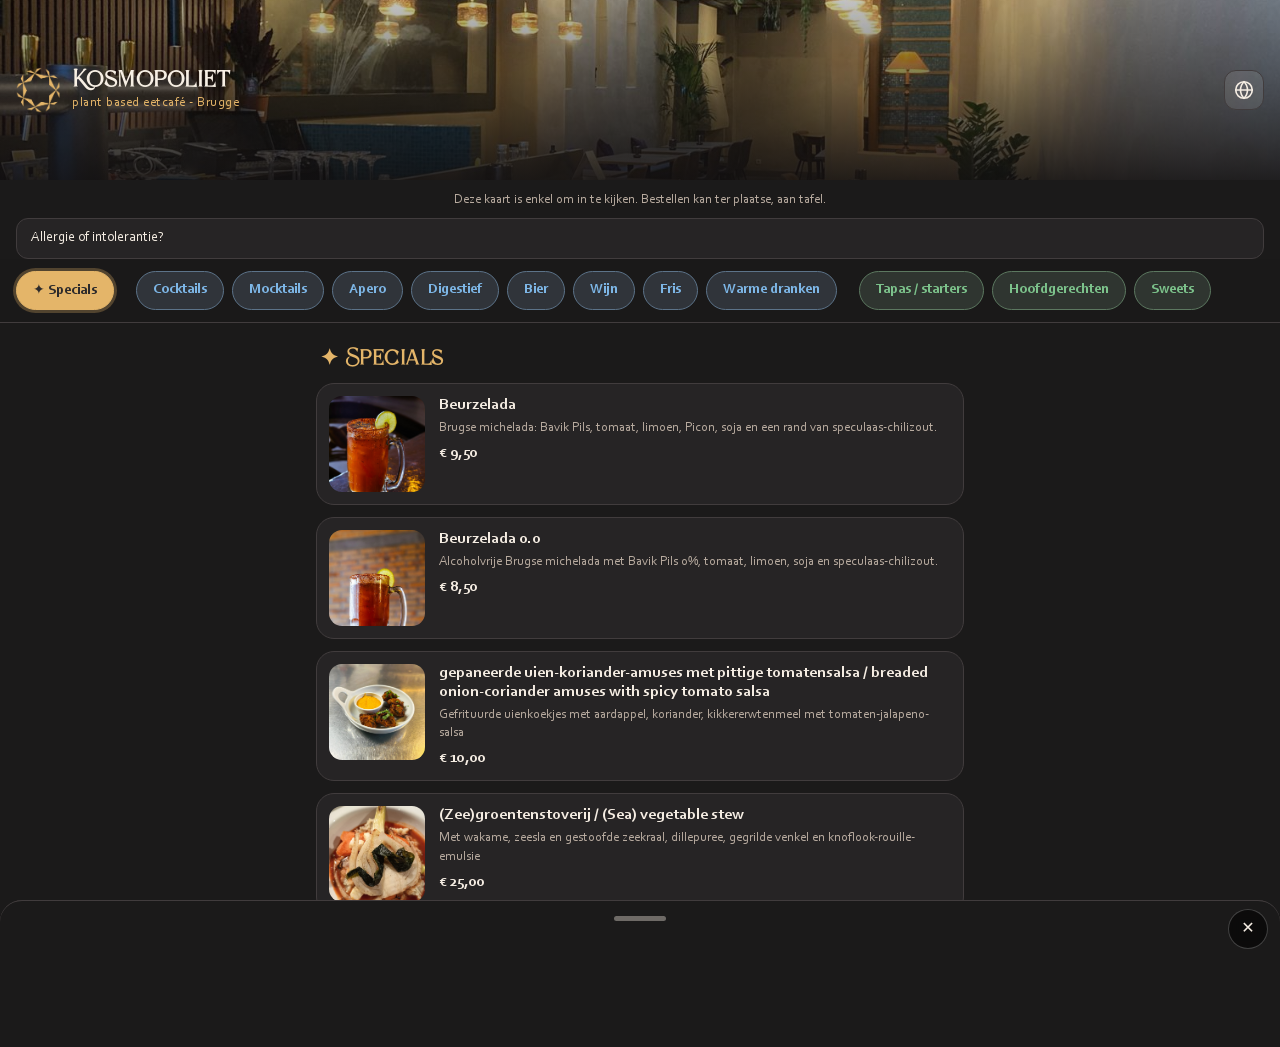
==== commit e1a371a7: "Menukaart bijgewerkt 2026-11-04T23:04" ====
--- a/index.html
+++ b/index.html
@@ -32,12 +32,19 @@
 
     <p class="wm-note">Deze kaart is enkel om in te kijken. Bestellen kan ter plaatse, aan tafel.</p>
 
+    <div id="alg-bar" class="alg-bar"></div>
     <div id="cat-bar" class="cat-bar"></div>
     <div id="items" class="items"></div>
   </section>
 
   <!-- sheets -->
   <div id="backdrop" class="sheet-backdrop"></div>
+
+  <div id="allergeen-sheet" class="sheet" role="dialog" aria-modal="true">
+    <button class="sheet-x" data-close aria-label="Sluiten">&#10005;</button>
+    <div class="grip"></div>
+    <div class="sheet-inner"><div id="allergeen-body"></div></div>
+  </div>
 
   <div id="detail-sheet" class="sheet" role="dialog" aria-modal="true">
     <button class="sheet-x" data-close aria-label="Sluiten">&#10005;</button>
--- a/menu/menu.css
+++ b/menu/menu.css
@@ -284,3 +284,26 @@
 .promo-badge { background: #d64b4b; color: #fff; font-size: 11px; font-weight: 700; padding: 1px 6px; border-radius: 6px; letter-spacing: .02em; }
 .promo-until { color: #9a8f80; font-size: 11px; font-weight: 400; white-space: nowrap; }
 .suggs .sugg small s { color: #9a8f80; }
+
+/* Allergie of intolerantie? (menu-ui.js) */
+.alg-bar{ padding:10px 16px 0; }
+.alg-gast-knop{ width:100%; text-align:left; font:inherit; font-size:14px; color:var(--text); background:var(--surface); border:1px solid var(--border); border-radius:12px; padding:11px 14px; cursor:pointer; }
+.alg-gast-knop.on{ border-color:var(--gold); }
+.alg-gast-knop u{ color:var(--gold); margin-left:6px; }
+.alg-gast-uitleg{ font-size:13px; color:var(--dim); margin:0 0 14px; line-height:1.45; }
+.alg-gast-kop{ margin:16px 0 8px; }
+.alg-gast-kop.alg-gast-ok{ color:#7bc48f; }
+.alg-gast-kop.alg-gast-nee{ color:#e58a8a; }
+.alg-gast-kop.alg-gast-vraag{ color:var(--gold); }
+.alg-gast-spoor{ font-size:12.5px; color:var(--dim); margin-top:6px; line-height:1.5; }
+.alg-gast-spoor .allergen{ padding:2px 8px; font-size:11.5px; }
+.alg-gast-detail{ margin:-8px 0 18px; }
+.alg-gast-chips{ display:flex; flex-wrap:wrap; gap:8px; margin:0 0 18px; }
+.alg-gast-chip{ font:inherit; font-size:14px; color:var(--text); background:var(--surface-2); border:1px solid var(--border); border-radius:999px; padding:9px 14px; cursor:pointer; }
+.alg-gast-chip.on, .alg-gast-soort button.on{ background:var(--gold); color:var(--char); border-color:var(--gold); }
+.alg-gast-soort{ display:grid; grid-template-columns:1fr 1fr; gap:8px; margin:0 0 16px; }
+.alg-gast-soort button{ font:inherit; text-align:left; color:var(--text); background:var(--surface-2); border:1px solid var(--border); border-radius:12px; padding:11px 12px; cursor:pointer; }
+.alg-gast-soort b{ display:block; font-size:14.5px; }
+.alg-gast-soort small{ display:block; font-size:12px; line-height:1.35; margin-top:3px; opacity:.85; }
+.alg-gast-vink{ display:flex; align-items:flex-start; gap:10px; font-size:14px; margin:0 0 12px; cursor:pointer; }
+.alg-gast-vink input{ width:20px; height:20px; flex:none; margin:0; accent-color:var(--gold); }
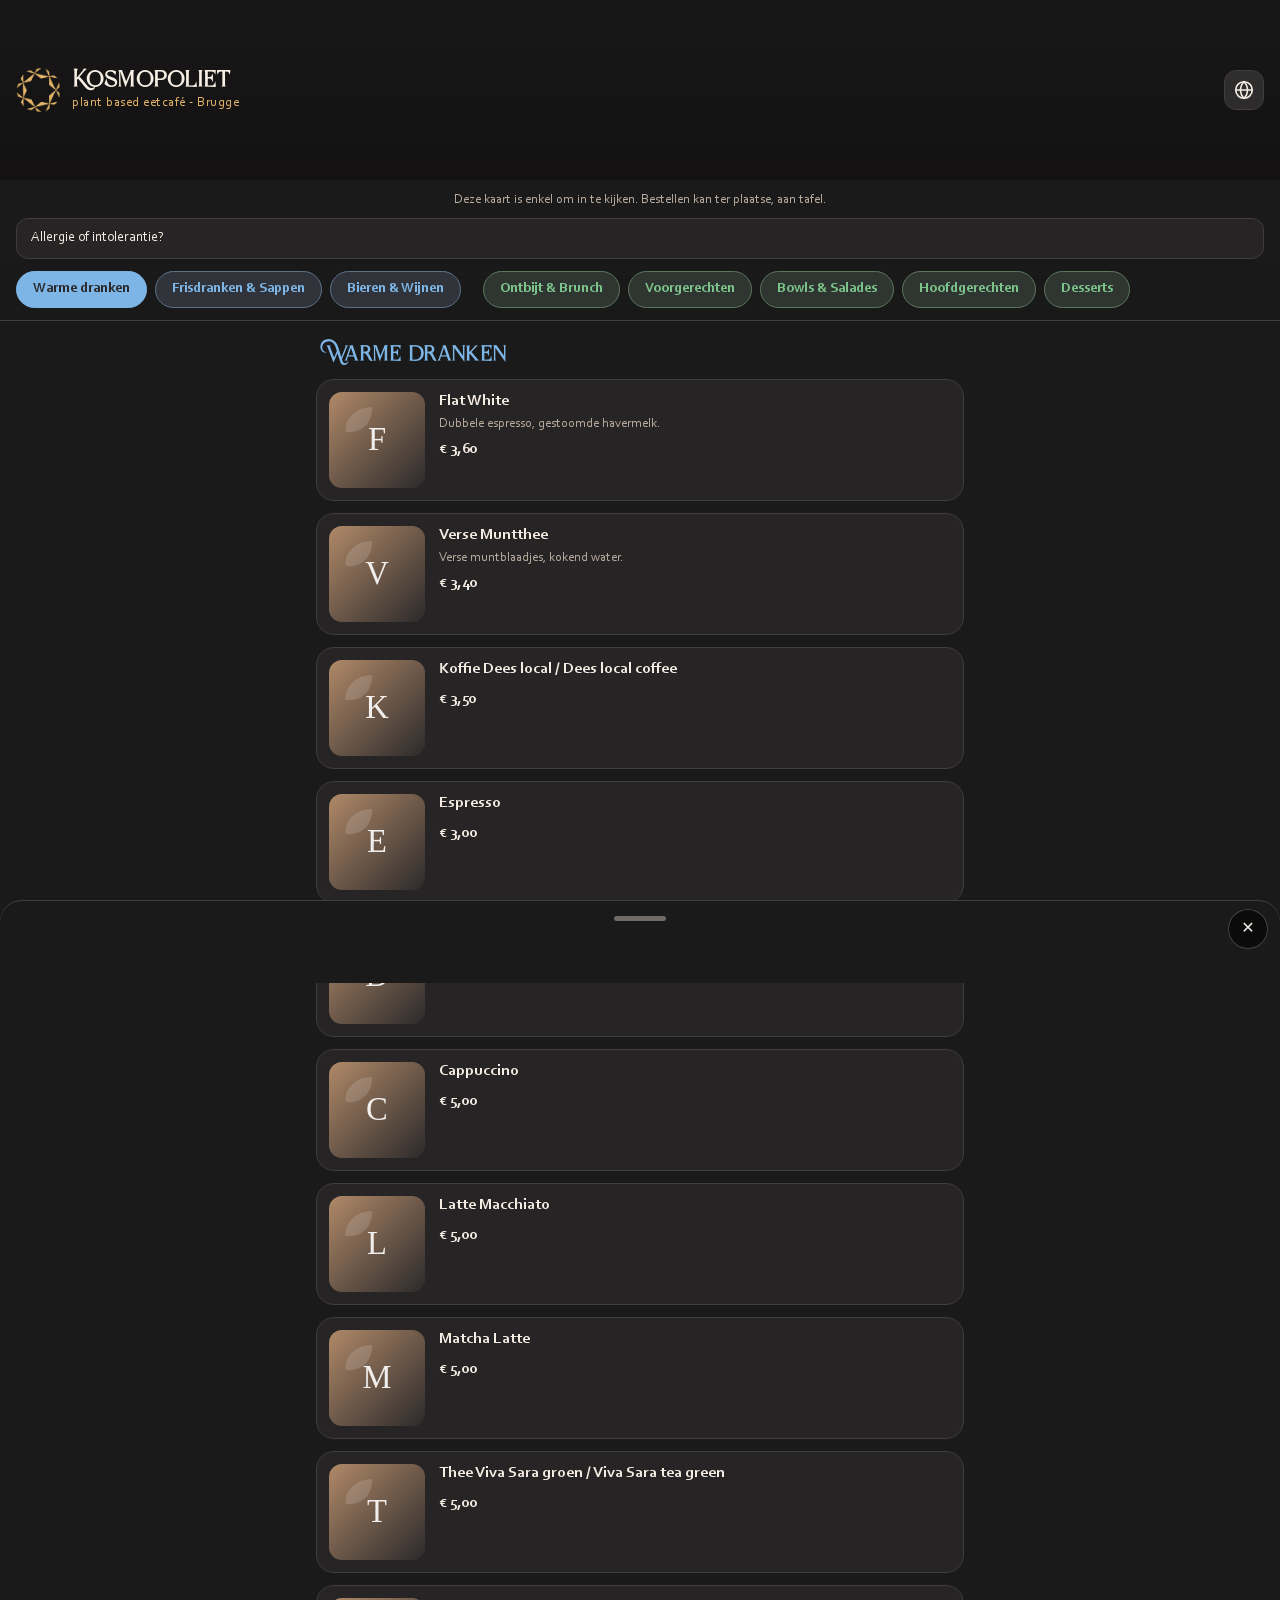
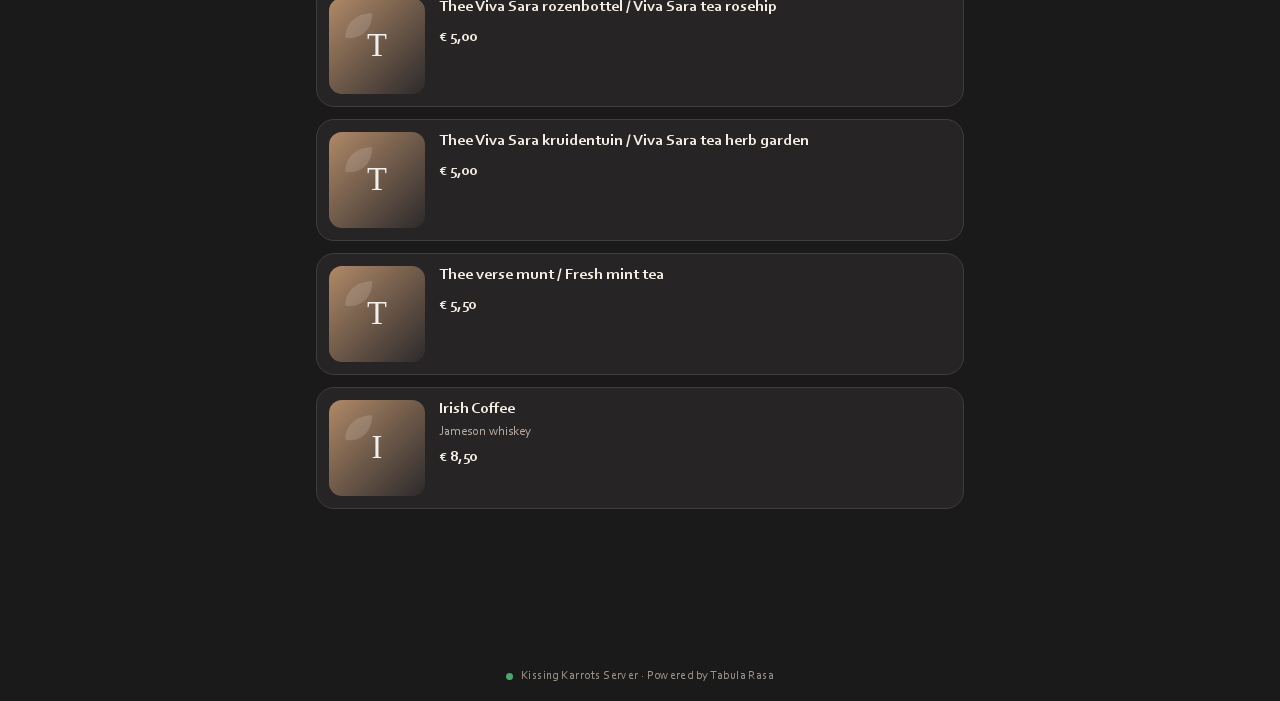
==== commit 179a0bf5: "Menukaart bijgewerkt 2026-11-08T01:34" ====
--- a/index.html
+++ b/index.html
@@ -35,6 +35,7 @@
     <div id="alg-bar" class="alg-bar"></div>
     <div id="cat-bar" class="cat-bar"></div>
     <div id="items" class="items"></div>
+    <p class="gm-credit"><span class="dot"></span>Kissing Karrots Server · Powered by Tabula Rasa</p>
   </section>
 
   <!-- sheets -->
@@ -65,6 +66,7 @@
     </div>
   </div>
 
+  <script src="menu/gast-opslag.js"></script>
   <script src="js/data.js"></script>
   <script src="menu/gast-sync.js"></script>
   <script src="menu/menu-ui.js"></script>
--- a/menu/menu.css
+++ b/menu/menu.css
@@ -297,7 +297,8 @@
 .alg-gast-kop.alg-gast-vraag{ color:var(--gold); }
 .alg-gast-spoor{ font-size:12.5px; color:var(--dim); margin-top:6px; line-height:1.5; }
 .alg-gast-spoor .allergen{ padding:2px 8px; font-size:11.5px; }
-.alg-gast-detail{ margin:-8px 0 18px; }
+.alg-gast-detail{ margin:0 0 18px; }
+.alg-gast-detail + .allergens{ margin-top:-8px; }
 .alg-gast-chips{ display:flex; flex-wrap:wrap; gap:8px; margin:0 0 18px; }
 .alg-gast-chip{ font:inherit; font-size:14px; color:var(--text); background:var(--surface-2); border:1px solid var(--border); border-radius:999px; padding:9px 14px; cursor:pointer; }
 .alg-gast-chip.on, .alg-gast-soort button.on{ background:var(--gold); color:var(--char); border-color:var(--gold); }
@@ -307,3 +308,11 @@
 .alg-gast-soort small{ display:block; font-size:12px; line-height:1.35; margin-top:3px; opacity:.85; }
 .alg-gast-vink{ display:flex; align-items:flex-start; gap:10px; font-size:14px; margin:0 0 12px; cursor:pointer; }
 .alg-gast-vink input{ width:20px; height:20px; flex:none; margin:0; accent-color:var(--gold); }
+.alg-gast-sub{ background:var(--surface-2); border:1px solid var(--border); border-radius:12px; padding:10px 12px; margin:-6px 0 14px; }
+.alg-gast-sub small{ color:var(--dim); font-size:12px; }
+.alg-gast-sub .alg-gast-chips{ margin:8px 0 0; }
+.alg-gast-chip.klein{ font-size:13px; padding:7px 11px; background:var(--surface); }
+.alg-gast-chip.klein.on{ background:var(--gold); }
+/* Herkomst van de kaart (v0.105.0): klein, onderaan, niet storend. */
+.gm-credit{ display:flex; align-items:center; justify-content:center; gap:8px; margin:28px 0 18px; font-size:11.5px; letter-spacing:.04em; color:var(--dim); opacity:.85; }
+.gm-credit .dot{ width:7px; height:7px; border-radius:50%; background:#57c07f; flex:none; }
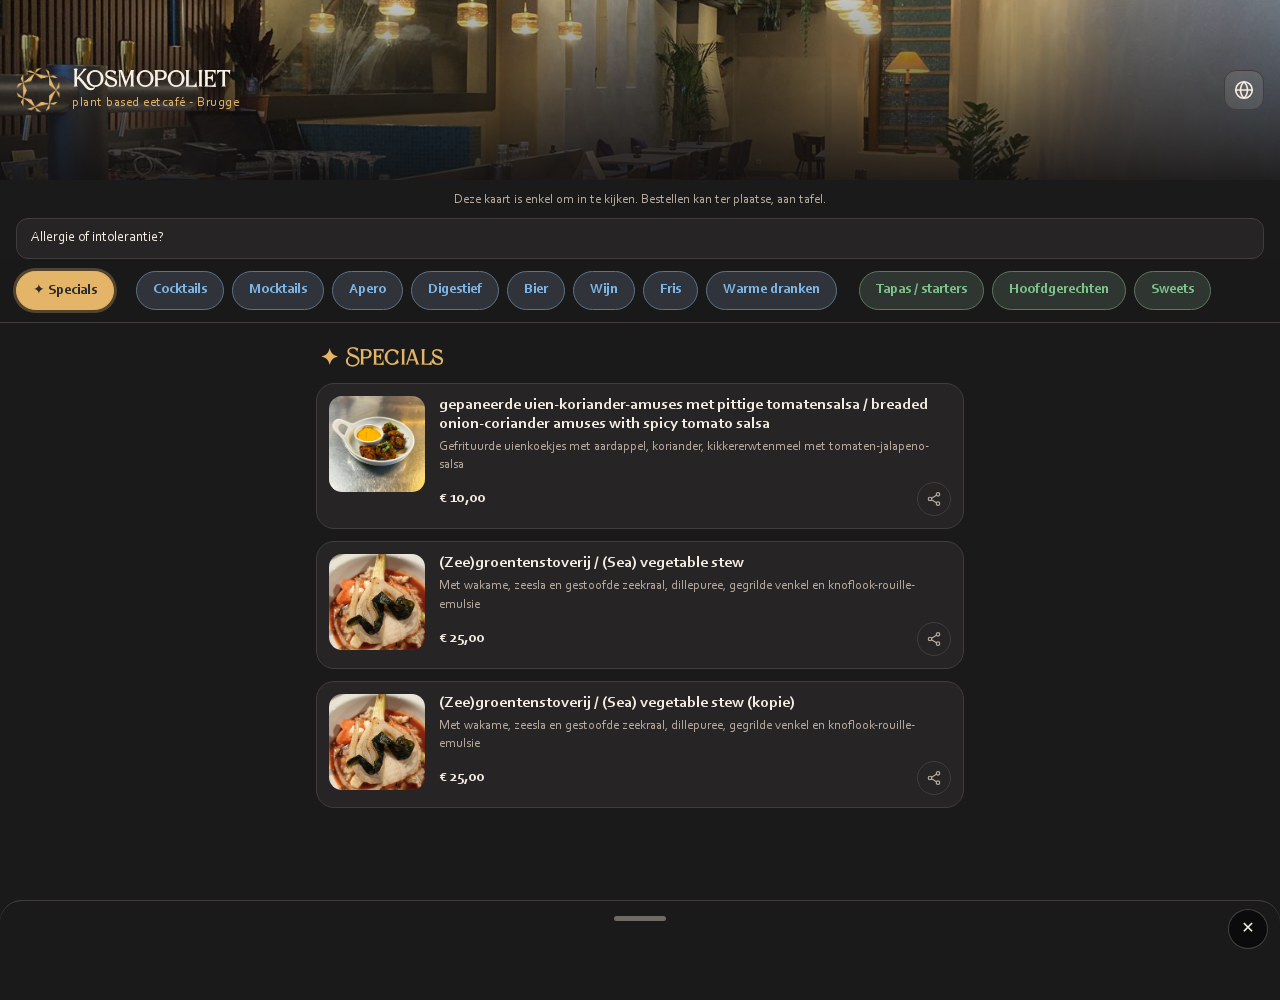
==== commit 904f3ba3: "Menukaart bijgewerkt 2026-11-23T23:38" ====
--- a/index.html
+++ b/index.html
@@ -66,6 +66,7 @@
     </div>
   </div>
 
+  <script src="js/html.js"></script>
   <script src="menu/gast-opslag.js"></script>
   <script src="js/data.js"></script>
   <script src="menu/gast-sync.js"></script>
--- a/menu/menu.css
+++ b/menu/menu.css
@@ -137,8 +137,17 @@
 .item .info h3{ margin:0; font-size:16px; font-weight:700; }
 .item .info p{ margin:4px 0 0; color:var(--dim); font-size:13px; line-height:1.4;
   display:-webkit-box; -webkit-line-clamp:2; -webkit-box-orient:vertical; overflow:hidden; }
-.item .foot{ display:flex; align-items:center; justify-content:space-between; margin-top:8px; }
-.item .price{ font-weight:700; font-size:15px; color:var(--text); }
+.item .foot{ display:flex; align-items:center; justify-content:space-between; gap:8px; margin-top:8px; }
+/* delen: klein rond knopje rechts in elk gerecht, groter onderaan het detailscherm */
+.deel-btn{ margin-left:auto; flex:0 0 auto; width:34px; height:34px; display:inline-flex; align-items:center; justify-content:center; padding:0;
+  border:1px solid var(--border); border-radius:999px; background:transparent; color:var(--dim); transition:.15s var(--ease); }
+.deel-btn svg{ width:16px; height:16px; }
+.deel-btn:hover,.deel-btn:focus-visible{ color:var(--gold); border-color:var(--gold); outline:none; }
+.deel-btn.groot{ width:48px; height:48px; }
+.deel-btn.groot svg{ width:20px; height:20px; }
+.detail-foot .deel-btn{ margin-left:0; }
+.detail-foot .detail-price + .deel-btn:last-child{ margin-left:auto; }
+.item .price{ font-weight:700; font-size:15px; color:var(--text); white-space:nowrap; }
 .add-btn{ display:inline-flex; align-items:center; gap:6px; border:1px solid var(--gold); background:transparent;
   color:var(--gold); font-weight:700; font-size:13.5px; padding:7px 13px; border-radius:999px; }
 .add-btn:hover{ background:var(--gold); color:var(--char); }
@@ -185,7 +194,8 @@
 .allergen.none{ color:var(--dim); }
 .detail-foot{ position:sticky; bottom:0; display:flex; align-items:center; gap:14px; padding:14px 0 2px;
   background:linear-gradient(180deg, transparent, var(--bg) 30%); }
-.detail-price{ font-size:20px; font-weight:700; }
+.detail-price{ font-size:20px; font-weight:700; white-space:nowrap; }
+@media (max-width:420px){ .detail-foot{ gap:10px; } .detail-foot .deel-btn.groot{ width:42px; height:42px; } }
 .qty{ display:inline-flex; align-items:center; gap:0; border:1px solid var(--border); border-radius:999px; overflow:hidden; }
 .qty button{ width:40px; height:42px; border:0; background:var(--surface); color:var(--text); font-size:20px; }
 .qty button:hover{ background:var(--surface-2); color:var(--gold); }
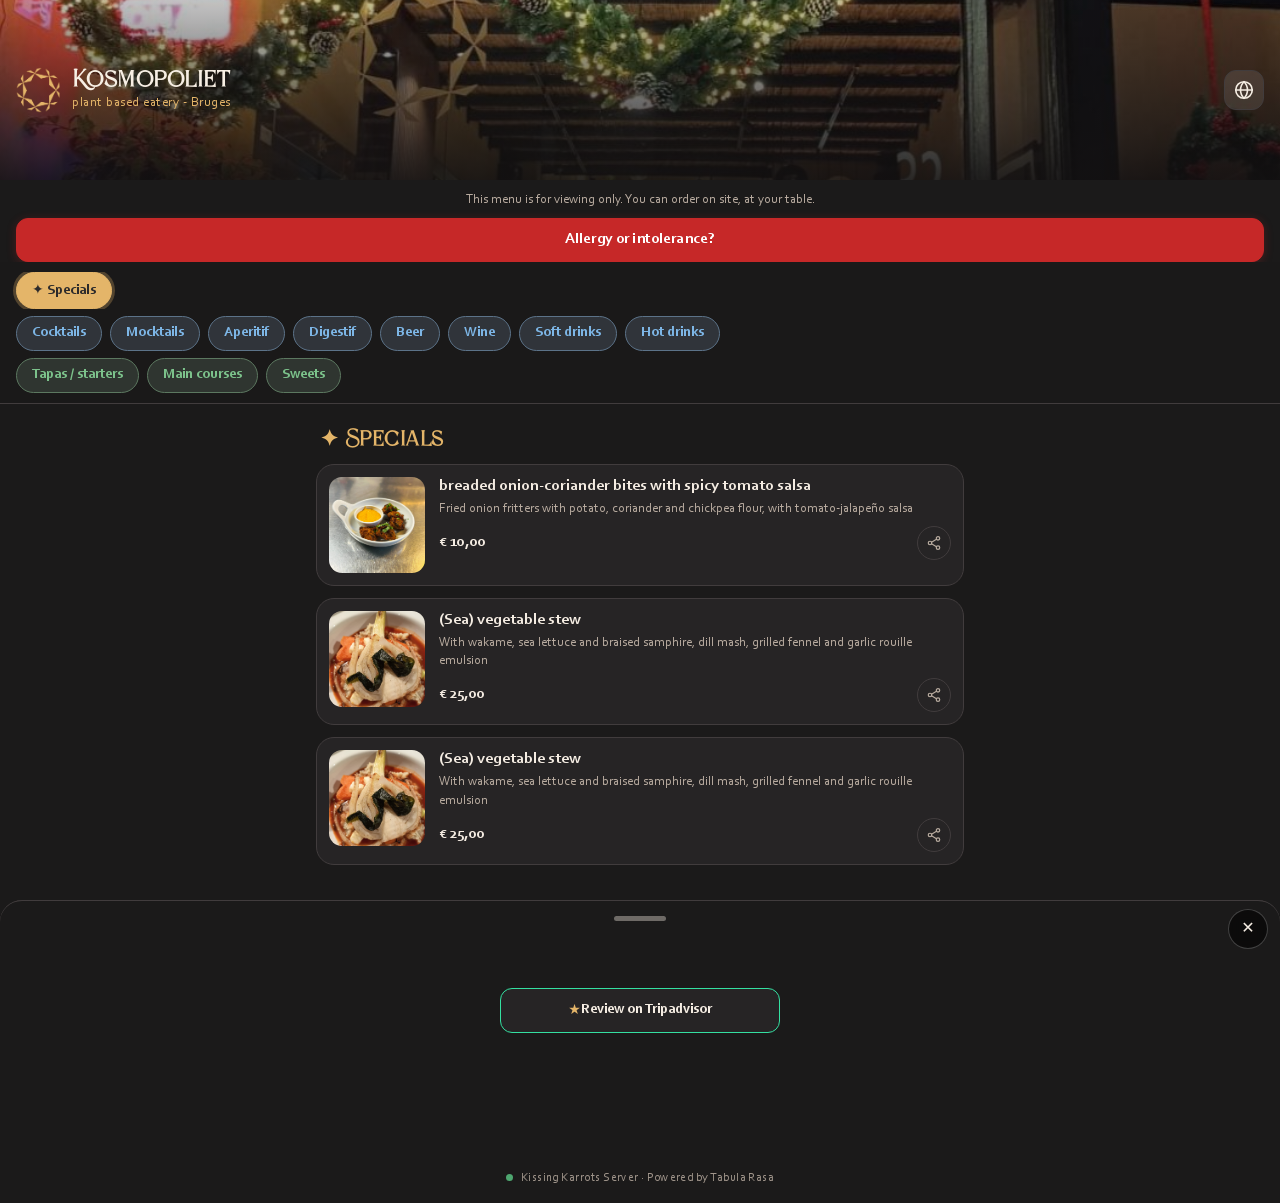
==== commit 08c26561: "Menukaart bijgewerkt 2026-11-26T08:01" ====
--- a/index.html
+++ b/index.html
@@ -1,5 +1,5 @@
 <!DOCTYPE html>
-<html lang="nl">
+<html lang="nl" data-gast="1">
 <head>
   <meta charset="UTF-8">
   <meta name="viewport" content="width=device-width, initial-scale=1, viewport-fit=cover, maximum-scale=5">
@@ -35,6 +35,7 @@
     <div id="alg-bar" class="alg-bar"></div>
     <div id="cat-bar" class="cat-bar"></div>
     <div id="items" class="items"></div>
+    <div id="reviews" class="reviews"></div>
     <p class="gm-credit"><span class="dot"></span>Kissing Karrots Server · Powered by Tabula Rasa</p>
   </section>
 
@@ -70,6 +71,8 @@
   <script src="menu/gast-opslag.js"></script>
   <script src="js/data.js"></script>
   <script src="menu/gast-sync.js"></script>
+  <script src="menu/kaart-vertaling-basis.js"></script>
+  <script src="menu/kaart-vertaling.js"></script>
   <script src="menu/menu-ui.js"></script>
   <script src="menu/website-menu.js"></script>
   <script src="js/i18n.js"></script>
--- a/menu/menu.css
+++ b/menu/menu.css
@@ -104,13 +104,14 @@
 .wm-item{ cursor:default; }
 
 /* categories */
-.cat-bar{ position:sticky; top:0; z-index:20; display:flex; gap:8px; overflow-x:auto; padding:12px 16px;
+/* v0.133.0: rijen onder elkaar — bovenaan Specials en Shop, daaronder de dranken, daaronder het eten; elke rij schuift apart */
+.cat-bar{ position:sticky; top:0; z-index:20; display:flex; flex-direction:column; gap:7px; padding:10px 0;
   background:color-mix(in srgb, var(--bg) 92%, transparent); backdrop-filter:blur(10px);
-  border-bottom:1px solid var(--border); scrollbar-width:none; }
-.cat-bar::-webkit-scrollbar{ display:none; }
-.cat-chip{ white-space:nowrap; padding:9px 16px; border-radius:999px; border:1px solid var(--border);
+  border-bottom:1px solid var(--border); }
+.cat-rij{ display:flex; gap:8px; overflow-x:auto; padding:0 16px; scrollbar-width:none; }
+.cat-rij::-webkit-scrollbar{ display:none; }
+.cat-chip{ white-space:nowrap; flex:none; padding:8px 15px; border-radius:999px; border:1px solid var(--border);
   background:var(--surface); color:var(--dim); font-size:14px; font-weight:700; transition:.15s var(--ease); }
-.cat-chip.grp-start{ margin-left:14px; }
 /* kleur per soort: knop met tintje in rust, gevuld als gekozen */
 .cat-chip.k-special{ --k:var(--c-special); }
 .cat-chip.k-food{ --k:var(--c-food); }
@@ -297,9 +298,12 @@
 
 /* Allergie of intolerantie? (menu-ui.js) */
 .alg-bar{ padding:10px 16px 0; }
-.alg-gast-knop{ width:100%; text-align:left; font:inherit; font-size:14px; color:var(--text); background:var(--surface); border:1px solid var(--border); border-radius:12px; padding:11px 14px; cursor:pointer; }
-.alg-gast-knop.on{ border-color:var(--gold); }
-.alg-gast-knop u{ color:var(--gold); margin-left:6px; }
+/* v0.133.0: rode knop, witte vette tekst — valt meteen op */
+.alg-gast-knop{ width:100%; text-align:center; font:inherit; font-size:15px; font-weight:700; letter-spacing:.01em; color:#fff; background:#C62828; border:1px solid #C62828; border-radius:12px; padding:12px 14px; cursor:pointer; box-shadow:0 2px 10px rgba(198,40,40,.28); }
+.alg-gast-knop:hover, .alg-gast-knop:focus-visible{ background:#B71C1C; border-color:#B71C1C; }
+.alg-gast-knop:focus-visible{ outline:3px solid color-mix(in srgb, #C62828 40%, transparent); outline-offset:2px; }
+.alg-gast-knop.on{ text-align:left; font-weight:600; }
+.alg-gast-knop u{ color:#fff; margin-left:6px; font-weight:700; }
 .alg-gast-uitleg{ font-size:13px; color:var(--dim); margin:0 0 14px; line-height:1.45; }
 .alg-gast-kop{ margin:16px 0 8px; }
 .alg-gast-kop.alg-gast-ok{ color:#7bc48f; }
@@ -326,3 +330,15 @@
 /* Herkomst van de kaart (v0.105.0): klein, onderaan, niet storend. */
 .gm-credit{ display:flex; align-items:center; justify-content:center; gap:8px; margin:28px 0 18px; font-size:11.5px; letter-spacing:.04em; color:var(--dim); opacity:.85; }
 .gm-credit .dot{ width:7px; height:7px; border-radius:50%; background:#57c07f; flex:none; }
+
+/* Review schrijven op Google of Tripadvisor, onderaan elke kaartpagina (menu-ui.js reviews()) */
+.items:has(+ .reviews){ padding-bottom:12px; }
+.reviews{ max-width:var(--maxw); margin:0 auto; padding:8px 16px 110px; text-align:center; }
+.reviews:empty{ display:none; }
+.reviews-titel{ margin:6px 0 12px; color:var(--text); font-size:15px; font-weight:700; }
+.reviews-knoppen{ display:flex; flex-wrap:wrap; gap:10px; justify-content:center; }
+.review-knop{ flex:1 1 180px; max-width:280px; display:inline-flex; align-items:center; justify-content:center; padding:12px 16px; border-radius:12px; font-weight:700; font-size:14px; text-decoration:none; border:1px solid var(--border); background:var(--surface); color:var(--text); }
+.review-knop.google{ border-color:#4285F4; }
+.review-knop.tripadvisor{ border-color:#34E0A1; }
+.review-knop:hover, .review-knop:focus-visible{ background:color-mix(in srgb, var(--gold) 12%, var(--surface)); }
+.review-knop::before{ content:"★ "; color:var(--gold); }
